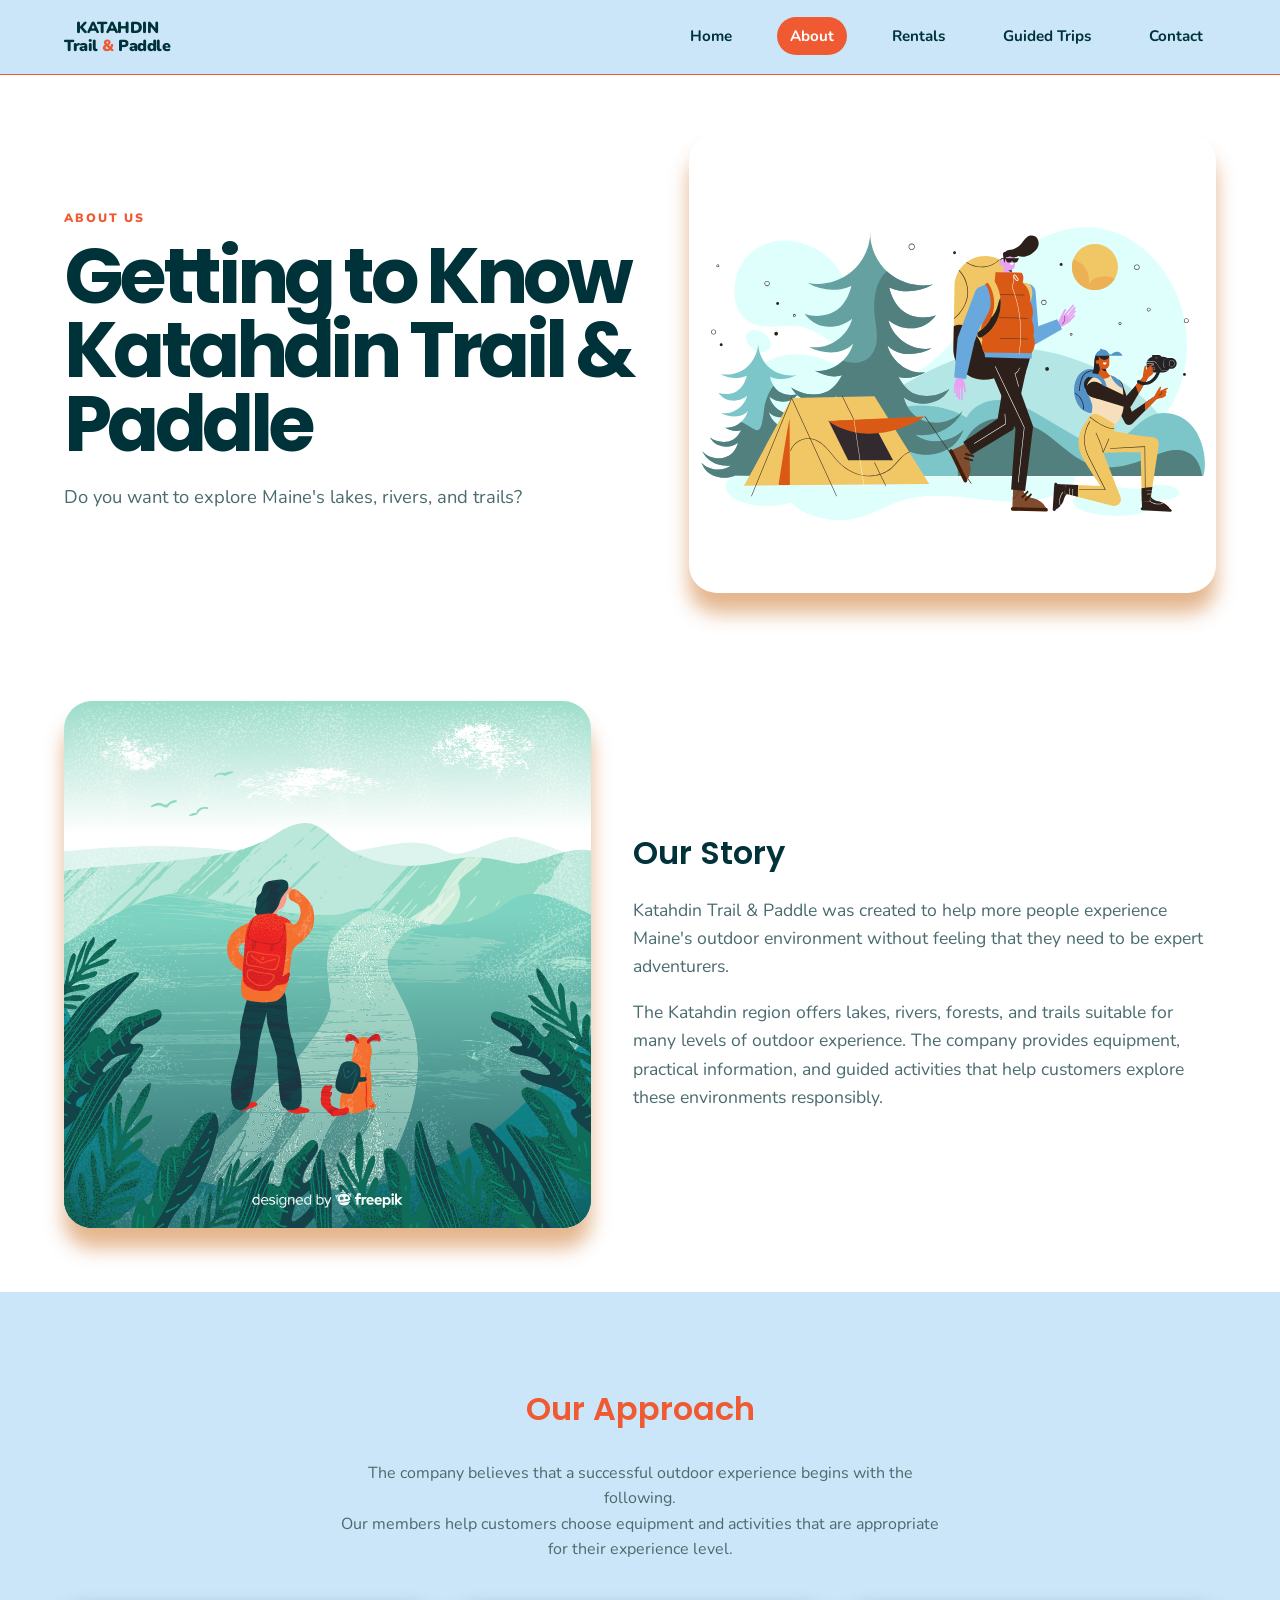
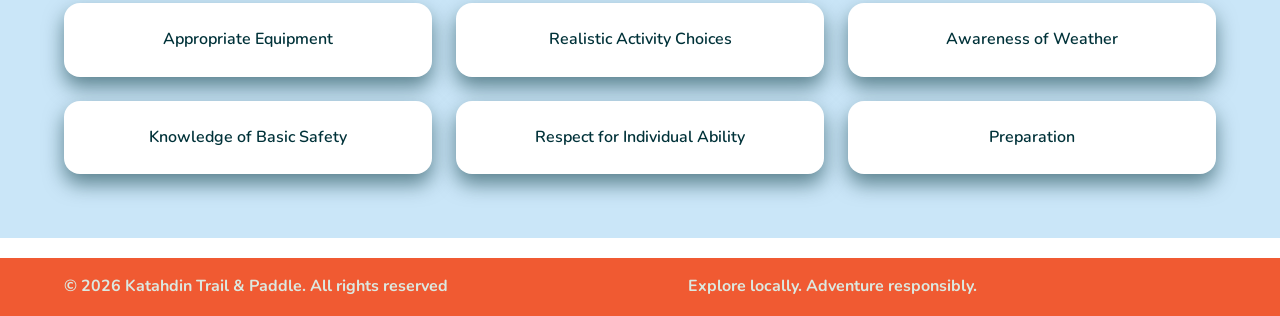
==== about.html @ ca808116 "Debug html structure Correction of duplicated message on html in the about page" ====
<!DOCTYPE html>
<html lang="en">
    <head>
        <meta charset="UTF-8">
        <meta name="viewport" content="width=device-width, initial-scale=1.0">
        <title>Client Website Project</title>
        <link rel="stylesheet" href="css/style.css">
        <link rel="preconnect" href="https://fonts.googleapis.com">
        <link rel="preconnect" href="https://fonts.gstatic.com" crossorigin>
        <link href="https://fonts.googleapis.com/css2?family=Fredoka:wght@300..700&family=Nunito:ital,wght@0,200..1000;1,200..1000&family=Poppins:ital,wght@0,100;0,200;0,300;0,400;0,500;0,600;0,700;0,800;0,900;1,100;1,200;1,300;1,400;1,500;1,600;1,700;1,800;1,900&display=swap" rel="stylesheet">
    </head>
    <body>
        <header class="site-header">
        <div class="container nav-wrap">
            <a class="brand" href="index.html">
                <span class="brandline1">KATAHDIN</span>
                <span class="brandline2">Trail <span class="amp">&amp;</span> Paddle</span>
            </a>
            <nav class="site-nav">
                <ul>
                    <li><a href="index.html">Home</a></li>
                    <li><a href="about.html" class="active">About</a></li>
                    <li><a href="rentalservices.html">Rentals</a></li>
                    <li><a href="guidedtrips.html">Guided Trips</a></li>
                    <li><a href="contact.html">Contact</a></li>
                </ul>
            </nav>
       </div>
        </header>
        </section>
        <section class="hero-about">
            <div class="container hero-about-grid">
                <div>
                    <p class="eyebrow-about">ABOUT US</p>
                    <h1>Getting to Know Katahdin Trail &amp; Paddle</h1>
                    <p class="lead-about">Do you want to explore Maine's lakes, rivers, and trails? </p>
                </div>
                <img class="hero-about-img" src="images/campers-visual.svg" alt="Campers with gear near a tent">
            </div>
        </section>
        <section class="our-story">
            <div class="container story-grid">
                <img class="hero-about-img" src="images/trail-with-dog.svg" alt="View of hiker with her dog">
                <div>
                    <h2>Our Story</h2>
                    <p>
                        Katahdin Trail &amp; Paddle was created to help more people experience Maine's outdoor
                        environment without feeling that they need to be expert adventurers.
                    </p>
                    <p>
                        The Katahdin region offers lakes, rivers, forests, and trails suitable for many levels
                        of outdoor experience. The company provides equipment, practical information, and
                        guided activities that help customers explore these environments responsibly.
                    </p>
                </div>
            </div>
        </section>
        <section class="approach">
            <div class="container">
                <h2 class="approach-title">Our Approach</h2>
                <p class="approach-intro">
                    The company believes that a successful outdoor experience begins with the following.<br>
                    Our members help customers choose equipment and activities that are appropriate for their experience level.
                </p>
                <ul class="approach-grid">
                    <li class="approach-card">Appropriate Equipment</li>
                    <li class="approach-card">Realistic Activity Choices</li>
                    <li class="approach-card">Awareness of Weather</li>
                    <li class="approach-card">Knowledge of Basic Safety</li>
                    <li class="approach-card">Respect for Individual Ability</li>
                    <li class="approach-card">Preparation</li>
                </ul>
            </div>
        </section>
        <footer class="site-footer">
            <div class="container footer-wrap">
                <p> <strong>
                    &copy; 2026 Katahdin Trail & Paddle.
                    All rights reserved
                    <p>Explore locally. Adventure responsibly.</p>
                </p>
            </div>
        </footer>
    </body>
</html>
---- css/style.css ----
:root {
    --primary-color: #00AA6B;
    --secondary-color: #16B9A4;
    --accent-color: #F05A32;
    --bg-color: #ffffff;
    --bg-alt: #CAE6F8;
    --text-color: #003239;
    --font-heading: "Poppins", Arial, Helvetica, sans-serif;
    --font-body: "Nunito", Arial, Helvetica, sans-serif;
    --muted: #4A6B6E;
    --shadow: 0 20px 20px rgba(195, 91, 1, 0.45);
}
* {
    box-sizing: border-box;
}
html { scroll-behavior: smooth; }
body {
    font-family: var(--font-body);
    margin: 0;
    color: var(--text-color);
    background-color: var(--bg-color) ;
    line-height: 1.6;
}
img{ display: block; size: 100px;}
a{
    text-decoration: none;
    color: var(--text-color);
}
h1, h2, h3, h4{ font-family: var(--font-heading);}
h1 { font-size: 2.5rem; font-weight: 700; }
h2 { font-size: 2rem; font-weight: 600; }
h3 { font-size: 1.5rem; font-weight: 600; }
h4 { font-size: 1.25rem; font-weight: 600; }
ul {
    list-style-type: none; 
    padding: 0;
    margin: 0; 
    display: flex;
    flex-direction: row;
}
.site-header{
    background-color: var(--bg-alt);
    position: sticky;
    top: 0;
    z-index: 10;
    border-bottom: 1px solid var(--accent-color);
}
.container{
    width: 90%; 
    max-width: 1200px;
    margin: 0 auto;
}
.nav-wrap{
    min-height: 74px;
    display: flex;
    align-items: center;
    justify-content: space-between;
    gap: 10px;
    
}
.brand { 
    display: flex;
    flex-direction: column;
    align-items: center;
    text-align: center;
    line-height: 1.15;
    font-weight: 900;
    text-decoration: none;
    letter-spacing: -.03em;
    color: var(--text-color);
}
.bradline1{
    font-size: 1.4rem;
}
.bradline2{ font-size: 1rem; font-weight: 200;}
.amp { color: var(--accent-color); }
.site-nav { display: flex; gap: 6px; flex-wrap: wrap; }
.site-nav a { text-decoration: none; padding: 9px 13px; border-radius: 999px; font-weight: 700; font-size: .95rem; }
.site-nav a:hover, .site-nav a.active { background: var(--accent-color); color: white; }
.site-nav ul {
    display: flex;
    align-items: center;
    gap: 2rem;
}

.hero {
    position: relative;
    min-height: 560px;
    display: flex;
    align-items: center;
    background-image: url("../images/paddlers.svg");
    background-size: cover;
    background-position: center;
    padding: 58px 0 44px;
}

.hero::before {
    content: "";
    position: absolute;
    inset: 0;
    background: rgba(0, 50, 57, 0.55);
}

.hero-content {
    position: relative;
    z-index: 1;
    max-width: 640px;
}

.eyebrow {
    font-weight: 900;
    color: var(--secondary-color);
    font-size: .76rem;
}

.hero h1 {
    color: white;
    font-size: clamp(2.6rem, 6vw, 5.4rem);
    line-height: 0.96;
    margin: 12px 0 20px;
}


.hero-actions {
    display: flex;
    gap: 1rem;
    flex-wrap: wrap;
    margin-top: 14px;
}

.button {
    display: inline-block;
    background: var(--accent-color);
    color: white;
    text-decoration: none;
    font-weight: 800;
    padding: 12px 18px;
    border-radius: 12px;
}
.lead { font-size: 1.15rem; color: var(--bg-alt); max-width: 62ch; }
.button:hover { background: var(--bg-alt); color: var(--accent-color); }

.button-secondary {
    background: transparent;
    color: white;
    border: 2px solid white;
}

.button-secondary:hover {
    background: white;
    color: var(--text-color);
}
.hero-about { padding: 58px 0 44px; }
.hero-about-grid { display: grid; grid-template-columns: 1.05fr .95fr; gap: 42px; align-items: center; }
.eyebrow-about { text-transform: uppercase; letter-spacing: .16em; font-weight: 900; color: var(--accent-color); font-size: .76rem; }
.hero-about h1{ font-size: clamp(2.6rem, 6vw, 5.4rem); line-height: .96; margin: 12px 0 20px; letter-spacing: -.06em; }
.lead-about { font-size: 1.15rem; color: var(--muted); max-width: 62ch; }
.hero-about-img { width:100%; min-height: 460px; border-radius: 28px; box-shadow: var(--shadow); }
.our-story {
    padding: 4rem 0;
}

.story-grid {
    display: grid;
    grid-template-columns: .95fr 1.05fr;
    gap: 42px;
    align-items: center;
}

.story-grid h2 {
    margin-bottom: 1rem;
}

.story-grid p {
    color: var(--muted);
    font-size: 1.1rem;
}
.approach{
    background-color: var(--bg-alt);
    padding: 4rem 0; text-align: center;
}
.approach-title{
    color: var(--accent-color);
}
.approach-intro {
    color: var(--muted);
    max-width: 60ch;
    margin: 0 auto 2.5rem;
}
.approach-grid {
    display: grid;
    grid-template-columns: repeat(3, 1fr);
    gap: 1.5rem;
    list-style: none;
    margin: 0;
    padding: 0;
}

.approach-card {
    background: white;
    border-radius: 16px;
    padding: 1.5rem;
    text-align: center;
    box-shadow: 0 10px 20px rgba(0, 50, 57, 0.55);
    font-weight: 600;
    color: var(--text-color);
}

.card-grid { display: grid; grid-template-columns: repeat(3, 1fr); gap: 22px; margin: 20px;}
.card { background: white; border: 1px solid var(--line); border-radius: var(--radius);   text-align: center;}
.card img { height: 205px; width: 100%;}
.card-body { height: 205px;  padding: 20px; background-color: var(--bg-alt); box-shadow: 0 8px 24px rgba(31,48,42,.25);}
.card h3 { margin: 0 0 8px; }
.card p { margin: 0; color: var(--muted); }
.card-body ul {
    list-style: none;
    margin: 1rem 0 0;
    padding: 1rem 0 0;
    border-top: 1px solid var(--bg-alt);
    display: flex;
    flex-direction: column;
}

.card-body li {
    display: flex;
    justify-content: space-between;
    font-size: 0.95rem;
    margin-bottom: 0.4rem;
    color: var(--text-color);
    font-weight: 700;
}

.trip-meta {
    list-style: none;
    margin: 1rem 0;
    padding: 1rem 0;
    border-top: 1px solid var(--bg-alt);
    border-bottom: 1px solid var(--bg-alt);
    align-items: center;
    justify-self: center;
}

.price-list li,
.trip-meta li {
    display: flex;
    justify-content: space-between;
    font-size: 0.95rem;
    margin-bottom: 0.4rem;
    margin: 1.25rem;
}
.trip-meta ul{
    display: flex;
    flex-direction: column;
}



.trip-card p {
    color: var(--muted);
    font-size: 0.95rem;
    margin: 20px;
}
.card-grid-2 {
    grid-template-columns: repeat(2, 1fr);
}

.join-grid { display: grid; grid-template-columns: .85fr 1.15fr; gap: 34px; align-items: start; }
.info-panel, .form-panel { background: white; border-radius: 22px; padding: 28px; border: 1px solid var(--line); box-shadow: var(--shadow); }
.info-panel img { height: 220px; border-radius: 14px; margin-bottom: 20px; }
.checks { padding-left: 20px; }
.checks li { margin-bottom: 8px; }
.form-row { display: grid; grid-template-columns: 1fr 1fr; gap: 16px; }
label { display: block; font-weight: 800; margin-bottom: 6px; }
input, select, textarea { width: 100%; padding: 12px 13px; border: 1px solid #cbd6cf; border-radius: 10px; font: inherit; background: #fff; }
textarea { min-height: 120px; resize: vertical; }
.field { margin-bottom: 16px; }
button { border: 0; cursor: pointer; }

.site-footer { background: var(--accent-color); color: #dce8e0; padding: 16px 0; margin-top: 20px;}
.footer-wrap { display: flex; justify-content: space-between; gap: 10px; flex-wrap: wrap; }
.site-footer p { margin: 0; }
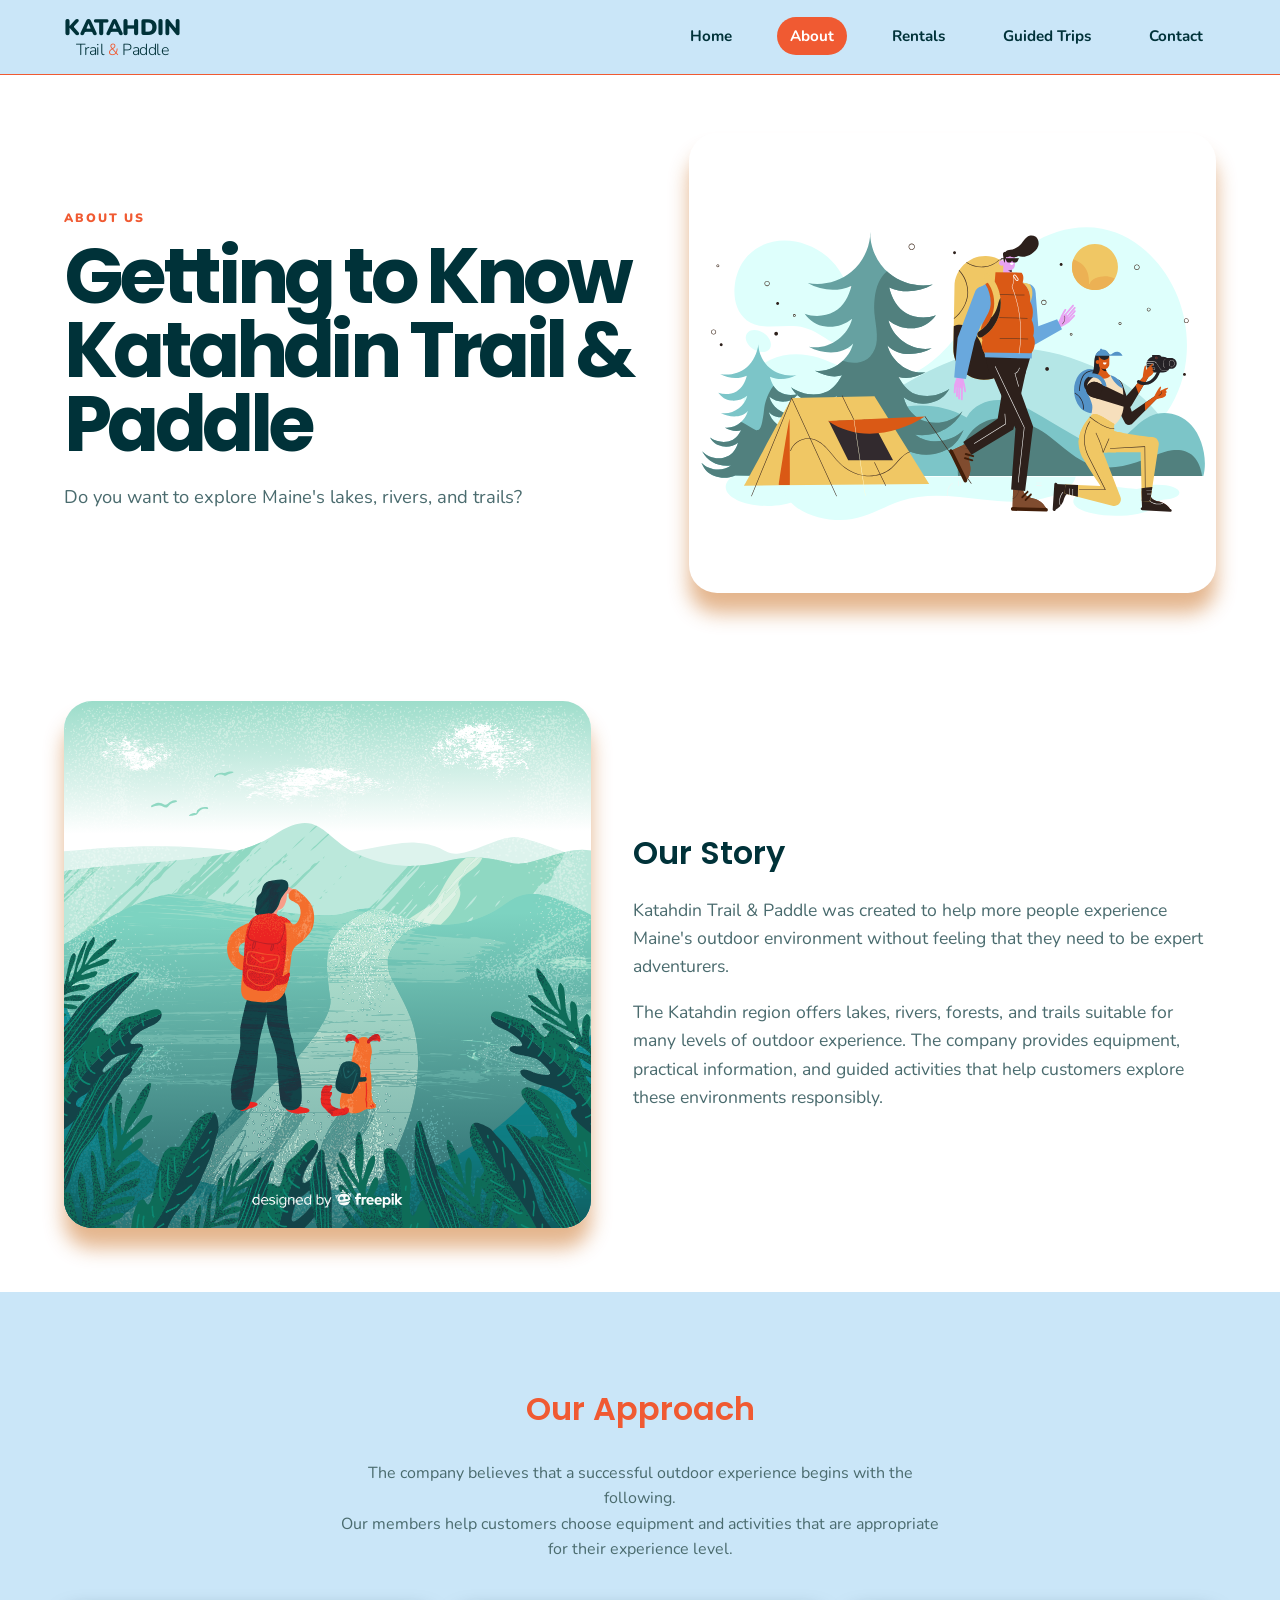
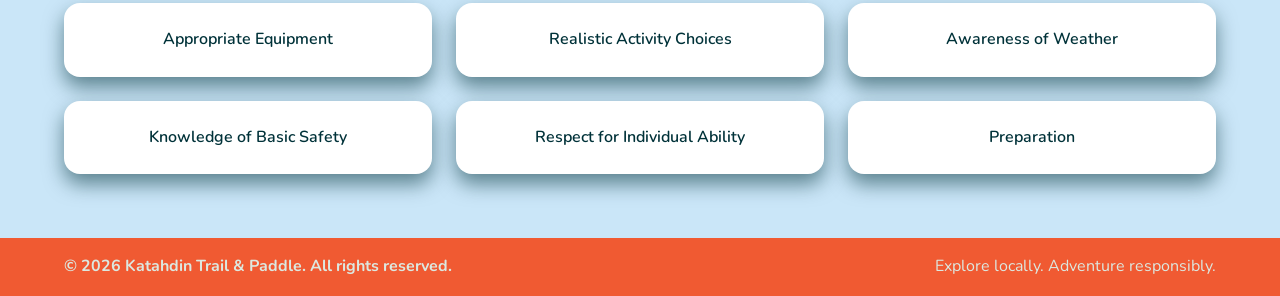
==== commit ab88d0f1: "Tablet dimensions fixed I fixed the way the website looks like on a device less than 900px and 820px" ====
--- a/about.html
+++ b/about.html
@@ -27,58 +27,57 @@
             </nav>
        </div>
         </header>
-        </section>
-        <section class="hero-about">
-            <div class="container hero-about-grid">
-                <div>
-                    <p class="eyebrow-about">ABOUT US</p>
-                    <h1>Getting to Know Katahdin Trail &amp; Paddle</h1>
-                    <p class="lead-about">Do you want to explore Maine's lakes, rivers, and trails? </p>
+        <main>
+            <section class="hero-about">
+                <div class="container hero-about-grid">
+                    <div>
+                        <p class="eyebrow-about">ABOUT US</p>
+                        <h1>Getting to Know Katahdin Trail &amp; Paddle</h1>
+                        <p class="lead-about">Do you want to explore Maine's lakes, rivers, and trails? </p>
+                    </div>
+                    <img class="hero-about-img" src="images/campers-visual.svg" alt="Campers with gear near a tent">
                 </div>
-                <img class="hero-about-img" src="images/campers-visual.svg" alt="Campers with gear near a tent">
-            </div>
-        </section>
-        <section class="our-story">
-            <div class="container story-grid">
-                <img class="hero-about-img" src="images/trail-with-dog.svg" alt="View of hiker with her dog">
-                <div>
-                    <h2>Our Story</h2>
-                    <p>
-                        Katahdin Trail &amp; Paddle was created to help more people experience Maine's outdoor
-                        environment without feeling that they need to be expert adventurers.
+            </section>
+            <section class="our-story">
+                <div class="container story-grid">
+                    <img class="hero-about-img" src="images/trail-with-dog.svg" alt="View of hiker with her dog">
+                    <div>
+                        <h2>Our Story</h2>
+                        <p>
+                            Katahdin Trail &amp; Paddle was created to help more people experience Maine's outdoor
+                            environment without feeling that they need to be expert adventurers.
+                        </p>
+                        <p>
+                            The Katahdin region offers lakes, rivers, forests, and trails suitable for many levels
+                            of outdoor experience. The company provides equipment, practical information, and
+                            guided activities that help customers explore these environments responsibly.
+                        </p>
+                    </div>
+                </div>
+            </section>
+            <section class="approach">
+                <div class="container">
+                    <h2 class="approach-title">Our Approach</h2>
+                    <p class="approach-intro">
+                        The company believes that a successful outdoor experience begins with the following.<br>
+                        Our members help customers choose equipment and activities that are appropriate for their experience level.
                     </p>
-                    <p>
-                        The Katahdin region offers lakes, rivers, forests, and trails suitable for many levels
-                        of outdoor experience. The company provides equipment, practical information, and
-                        guided activities that help customers explore these environments responsibly.
-                    </p>
+                    <ul class="approach-grid">
+                        <li class="approach-card">Appropriate Equipment</li>
+                        <li class="approach-card">Realistic Activity Choices</li>
+                        <li class="approach-card">Awareness of Weather</li>
+                        <li class="approach-card">Knowledge of Basic Safety</li>
+                        <li class="approach-card">Respect for Individual Ability</li>
+                        <li class="approach-card">Preparation</li>
+                    </ul>
                 </div>
-            </div>
-        </section>
-        <section class="approach">
-            <div class="container">
-                <h2 class="approach-title">Our Approach</h2>
-                <p class="approach-intro">
-                    The company believes that a successful outdoor experience begins with the following.<br>
-                    Our members help customers choose equipment and activities that are appropriate for their experience level.
-                </p>
-                <ul class="approach-grid">
-                    <li class="approach-card">Appropriate Equipment</li>
-                    <li class="approach-card">Realistic Activity Choices</li>
-                    <li class="approach-card">Awareness of Weather</li>
-                    <li class="approach-card">Knowledge of Basic Safety</li>
-                    <li class="approach-card">Respect for Individual Ability</li>
-                    <li class="approach-card">Preparation</li>
-                </ul>
-            </div>
-        </section>
+            </section>
+        </main>
         <footer class="site-footer">
             <div class="container footer-wrap">
-                <p> <strong>
-                    &copy; 2026 Katahdin Trail & Paddle.
-                    All rights reserved
-                    <p>Explore locally. Adventure responsibly.</p>
-                </p>
+                <p><strong>&copy; 2026 Katahdin Trail &amp; Paddle. All rights reserved.</strong></p>
+                <p>Explore locally. Adventure responsibly.</p>
+                
             </div>
         </footer>
     </body>
--- a/css/style.css
+++ b/css/style.css
@@ -9,6 +9,8 @@
     --font-body: "Nunito", Arial, Helvetica, sans-serif;
     --muted: #4A6B6E;
     --shadow: 0 20px 20px rgba(195, 91, 1, 0.45);
+    --line: #cbd6cf;
+    --radius: 16px;
 }
 * {
     box-sizing: border-box;
@@ -18,10 +20,10 @@
     font-family: var(--font-body);
     margin: 0;
     color: var(--text-color);
-    background-color: var(--bg-color) ;
+    background-color: var(--bg-color);
     line-height: 1.6;
 }
-img{ display: block; size: 100px;}
+img{ display: block; max-width: 100%; height: auto; }
 a{
     text-decoration: none;
     color: var(--text-color);
@@ -69,17 +71,17 @@
     letter-spacing: -.03em;
     color: var(--text-color);
 }
-.bradline1{
+.brandline1{
     font-size: 1.4rem;
 }
-.bradline2{ font-size: 1rem; font-weight: 200;}
+.brandline2{ font-size: 1rem; font-weight: 300;}
 .amp { color: var(--accent-color); }
 .site-nav { display: flex; gap: 6px; flex-wrap: wrap; }
-.site-nav a { text-decoration: none; padding: 9px 13px; border-radius: 999px; font-weight: 700; font-size: .95rem; }
+.site-nav a { text-decoration: none; padding: 9px 13px; border-radius: 999px; font-weight: 700; font-size: .95rem; white-space: nowrap; }
 .site-nav a:hover, .site-nav a.active { background: var(--accent-color); color: white; }
 .site-nav ul {
     display: flex;
-    align-items: center;
+    flex-wrap: wrap;
     gap: 2rem;
 }
 
@@ -231,13 +233,13 @@
 }
 
 .trip-meta {
-    list-style: none;
+    flex-wrap: wrap;
+    justify-content: center;
+    gap: .5rem 1.25rem;
     margin: 1rem 0;
     padding: 1rem 0;
     border-top: 1px solid var(--bg-alt);
     border-bottom: 1px solid var(--bg-alt);
-    align-items: center;
-    justify-self: center;
 }
 
 .price-list li,
@@ -253,7 +255,23 @@
     flex-direction: column;
 }
 
-
+.rentals-section { padding: 2rem 0 4rem; }
+
+.notice {
+    margin: 0 0 1.5rem;
+    padding: 1rem 1.25rem;
+    background: var(--bg-alt);
+    border-left: 6px solid var(--accent-color);
+    border-radius: 12px;
+}
+
+.cta-banner {
+    margin-top: 2rem;
+    padding: 2rem;
+    background: var(--bg-alt);
+    border-radius: 22px;
+    text-align: center;
+}
 
 .trip-card p {
     color: var(--muted);
@@ -264,22 +282,58 @@
     grid-template-columns: repeat(2, 1fr);
 }
 
-.join-grid { display: grid; grid-template-columns: .85fr 1.15fr; gap: 34px; align-items: start; }
-.info-panel, .form-panel { background: white; border-radius: 22px; padding: 28px; border: 1px solid var(--line); box-shadow: var(--shadow); }
-.info-panel img { height: 220px; border-radius: 14px; margin-bottom: 20px; }
-.checks { padding-left: 20px; }
-.checks li { margin-bottom: 8px; }
+.contact-page .join-grid { max-width: 700px; margin: 30px auto; }
+.info-panel, .form-panel { background: white; border-radius: 22px; padding: 28px; border: 1px solid var(--line); box-shadow: 0 20px 20px rgba(0, 50, 56, 0.45); }
 .form-row { display: grid; grid-template-columns: 1fr 1fr; gap: 16px; }
 label { display: block; font-weight: 800; margin-bottom: 6px; }
-input, select, textarea { width: 100%; padding: 12px 13px; border: 1px solid #cbd6cf; border-radius: 10px; font: inherit; background: #fff; }
+input, select, textarea { width: 100%; padding: 12px 13px; border: 1px solid var(--line); border-radius: 10px; font: inherit; background: #fff; }
 textarea { min-height: 120px; resize: vertical; }
 .field { margin-bottom: 16px; }
 button { border: 0; cursor: pointer; }
-
-.site-footer { background: var(--accent-color); color: #dce8e0; padding: 16px 0; margin-top: 20px;}
+.contact{background-color: var(--bg-alt); border: var(--accent-color) solid 2px; border-radius: 50px; margin: 30px auto; max-width: 60%; padding: 30px;}
+.contact-page{ text-align: center;}
+.contact h2{ color: var(--accent-color);}
+.contact-content{display: grid; grid-template-columns: 1fr 1fr; gap: 10px;}
+.contact-page .form-panel { text-align: left; }
+
+.site-footer { background: var(--accent-color); color: #dce8e0; padding: 16px 0; margin-top: 0;}
 .footer-wrap { display: flex; justify-content: space-between; gap: 10px; flex-wrap: wrap; }
 .site-footer p { margin: 0; }
 
 
-
-
+@media (max-width: 900px) {
+    .hero-about-grid, .story-grid, .contact-content { grid-template-columns: 1fr; gap: 2rem; }
+    .approach-grid, .card-grid { grid-template-columns: repeat(2, 1fr); }
+    .container.story-grid{ display: flex; flex-direction: column-reverse;}
+    .hero-about-img {  min-height: 320px; }
+    .contact { max-width: 90%; }
+}
+@media (max-width: 820px) {
+    .nav-wrap { flex-direction: column; padding: 10px 0; gap: 6px; }
+    .site-nav.ul.li{margin: 5px 7px; padding: 3px;}
+    .site-nav.ul.li a:active{margin: 3px 5px; padding: 3px;}
+    .site-nav ul { margin-top: 10px; justify-content: center; gap: .25rem .5rem; }
+}
+@media (max-width: 600px) {
+    h1 { font-size: 2rem; }
+    h2 { font-size: 1.5rem; }
+    h3 { font-size: 1.25rem; }
+    .hero h1, .hero-about h1 { font-size: clamp(2rem, 9vw, 2.6rem); }
+    .hero { min-height: 480px; padding: 40px 0 32px; }
+    .hero-about { padding: 32px 0 24px; }
+    .our-story,
+    .approach { padding: 2.5rem 0; }
+    .hero-about-img { min-height: 240px; }
+    .hero-actions { flex-direction: column; gap: .75rem; }
+    .button { padding: 14px 18px; text-align: center; }
+    .approach-grid, .card-grid, .card-grid-2 { grid-template-columns: 1fr; }
+    .card-body { height: auto; min-height: 205px; }
+    .card img { height: 180px; object-fit: cover; }
+    .contact { max-width: 100%; margin: 20px 0; padding: 22px; border-radius: 28px; }
+    .info-panel, .form-panel { padding: 20px; }
+    .form-row { grid-template-columns: 1fr; gap: 0; }
+    .footer-wrap { flex-direction: column;  align-items: center; text-align: center; }
+}
+
+
+
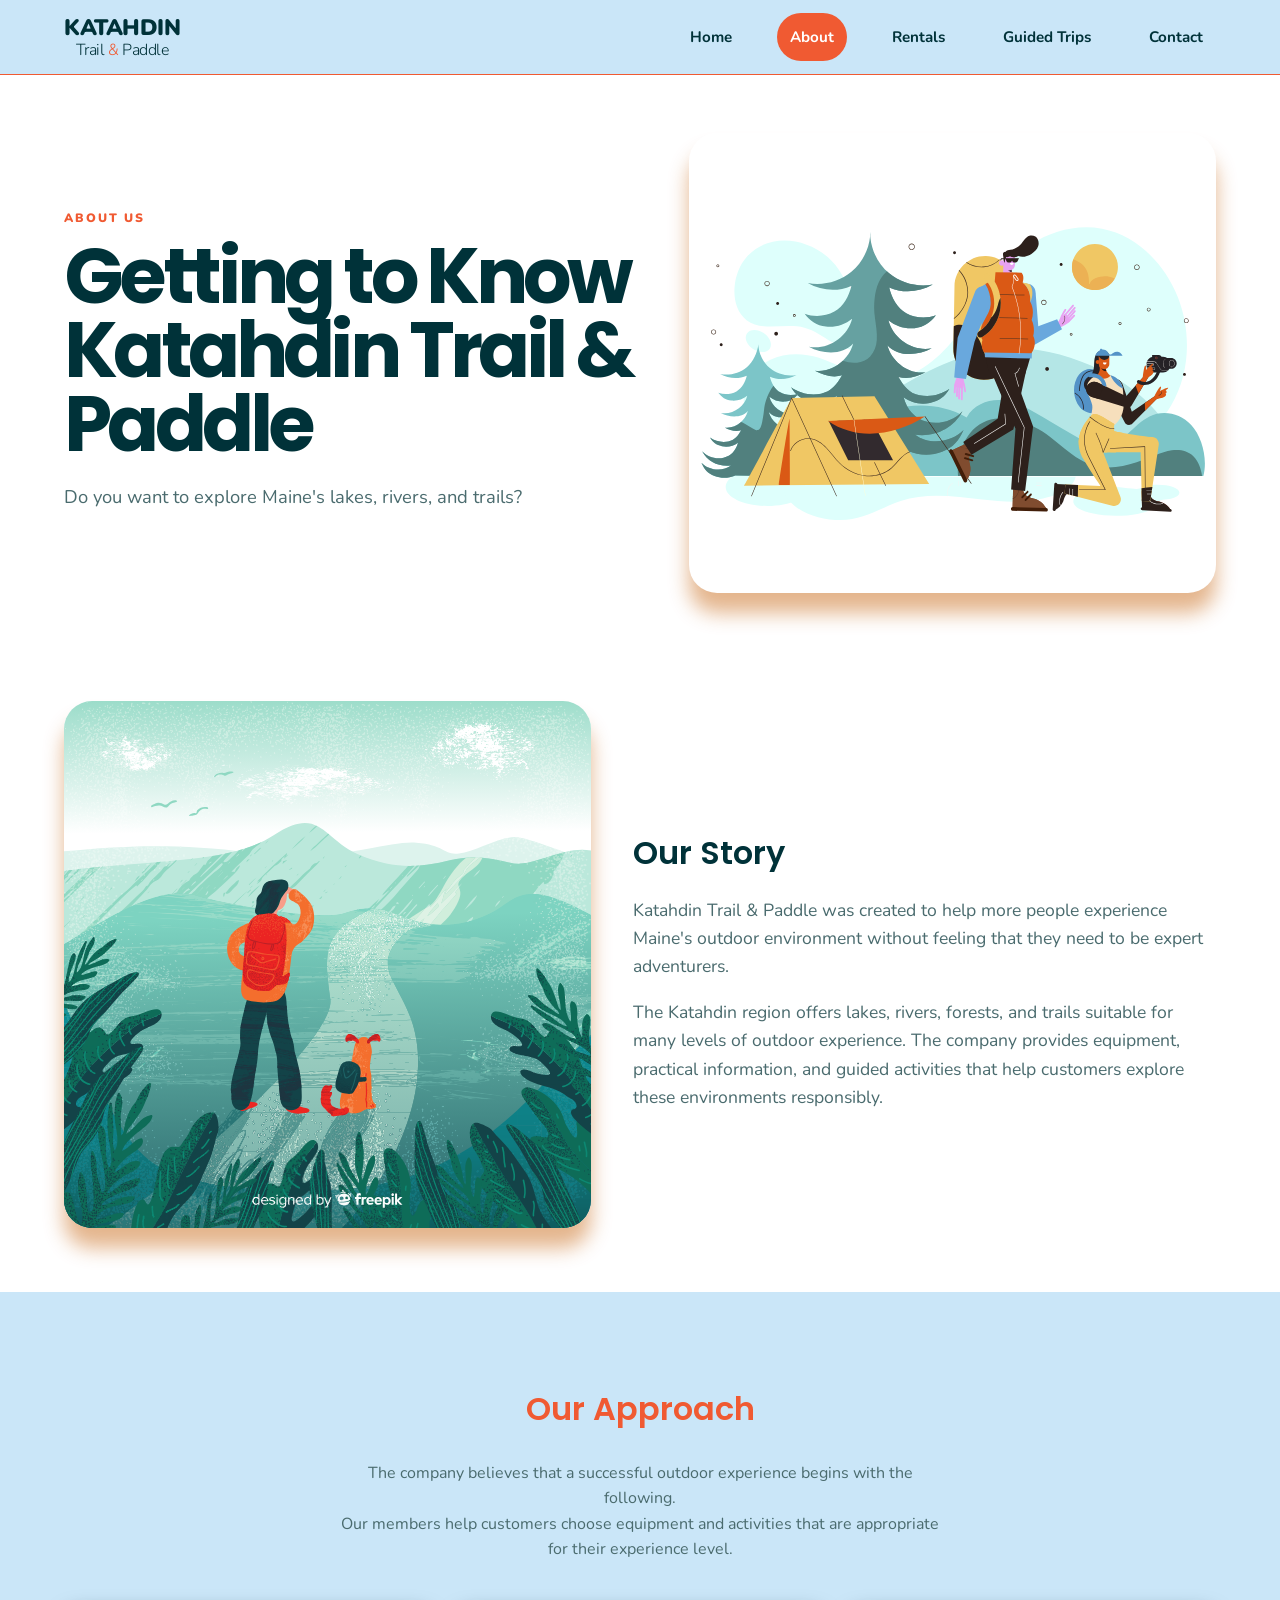
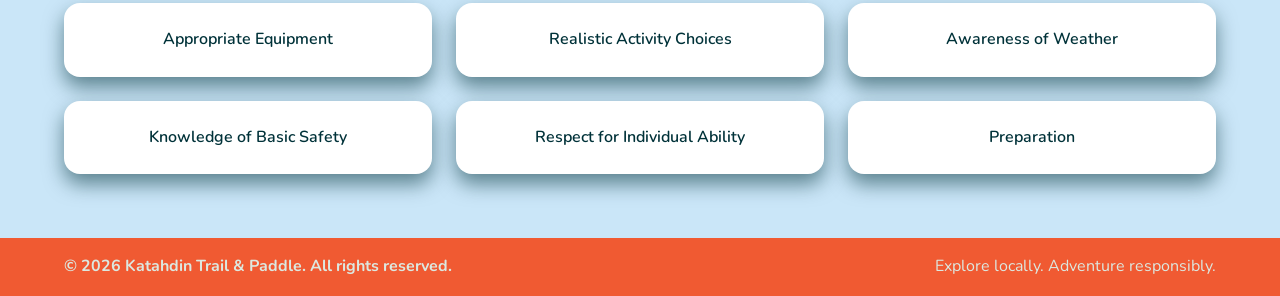
==== commit a251ba46: "Responsive menu button I added the functionality of the menu that shows up for devices under 600px o" ====
--- a/about.html
+++ b/about.html
@@ -3,11 +3,12 @@
     <head>
         <meta charset="UTF-8">
         <meta name="viewport" content="width=device-width, initial-scale=1.0">
-        <title>Client Website Project</title>
+        <title>About | Katahdin Trail & Paddle</title>
         <link rel="stylesheet" href="css/style.css">
         <link rel="preconnect" href="https://fonts.googleapis.com">
         <link rel="preconnect" href="https://fonts.gstatic.com" crossorigin>
-        <link href="https://fonts.googleapis.com/css2?family=Fredoka:wght@300..700&family=Nunito:ital,wght@0,200..1000;1,200..1000&family=Poppins:ital,wght@0,100;0,200;0,300;0,400;0,500;0,600;0,700;0,800;0,900;1,100;1,200;1,300;1,400;1,500;1,600;1,700;1,800;1,900&display=swap" rel="stylesheet">
+        <link href="https://fonts.googleapis.com/css2?family=Fredoka:wght@300..700&family=Nunito:ital,wght@0,200..1000;1,200..1000&family=Poppins:ital,wght@0,100;0,200;0,300;0,400;0,500;0,600;0,700;0,800;0,900;1,100;1,200;1,300;1,400;1,500;1,600;1,700;1,800;1,900&display=swap"  rel="stylesheet">
+        <script src="js/script.js" defer></script>
     </head>
     <body>
         <header class="site-header">
@@ -16,7 +17,10 @@
                 <span class="brandline1">KATAHDIN</span>
                 <span class="brandline2">Trail <span class="amp">&amp;</span> Paddle</span>
             </a>
-            <nav class="site-nav">
+                <button class="menu-toggle" type="button"
+            aria-expanded="false"
+            aria-controls="main-navigation">Menu</button>
+            <nav class="site-nav" id="main-navigation">
                 <ul>
                     <li><a href="index.html">Home</a></li>
                     <li><a href="about.html" class="active">About</a></li>
--- a/css/style.css
+++ b/css/style.css
@@ -12,77 +12,57 @@
     --line: #cbd6cf;
     --radius: 16px;
 }
-* {
-    box-sizing: border-box;
-}
+* { box-sizing: border-box; }
 html { scroll-behavior: smooth; }
-body {
-    font-family: var(--font-body);
-    margin: 0;
-    color: var(--text-color);
-    background-color: var(--bg-color);
-    line-height: 1.6;
-}
+body { font-family: var(--font-body); margin: 0; color: var(--text-color);
+     background-color: var(--bg-color); line-height: 1.6; }
 img{ display: block; max-width: 100%; height: auto; }
-a{
-    text-decoration: none;
-    color: var(--text-color);
-}
+a{ text-decoration: none; color: var(--text-color);}
 h1, h2, h3, h4{ font-family: var(--font-heading);}
 h1 { font-size: 2.5rem; font-weight: 700; }
 h2 { font-size: 2rem; font-weight: 600; }
 h3 { font-size: 1.5rem; font-weight: 600; }
 h4 { font-size: 1.25rem; font-weight: 600; }
-ul {
-    list-style-type: none; 
-    padding: 0;
-    margin: 0; 
-    display: flex;
-    flex-direction: row;
-}
-.site-header{
-    background-color: var(--bg-alt);
-    position: sticky;
-    top: 0;
-    z-index: 10;
-    border-bottom: 1px solid var(--accent-color);
-}
-.container{
-    width: 90%; 
-    max-width: 1200px;
-    margin: 0 auto;
-}
-.nav-wrap{
-    min-height: 74px;
-    display: flex;
-    align-items: center;
-    justify-content: space-between;
-    gap: 10px;
-    
-}
-.brand { 
-    display: flex;
-    flex-direction: column;
-    align-items: center;
-    text-align: center;
-    line-height: 1.15;
-    font-weight: 900;
-    text-decoration: none;
-    letter-spacing: -.03em;
-    color: var(--text-color);
-}
-.brandline1{
-    font-size: 1.4rem;
-}
+ul { list-style-type: none; padding: 0; margin: 0; display: flex; flex-direction: row;}
+
+
+.site-header{ background-color: var(--bg-alt); position: sticky;top: 0;z-index: 10;
+    border-bottom: 1px solid var(--accent-color);}
+.container{ width: 90%;  max-width: 1200px; margin: 0 auto;}
+
+
+.nav-wrap{ min-height: 74px; display: flex; align-items: center; 
+    justify-content: space-between; gap: 10px; }
+.brand {  display: flex; flex-direction: column; align-items: center; text-align: center;
+    line-height: 1.15; font-weight: 900; text-decoration: none; letter-spacing: -.03em;
+    color: var(--text-color);}
+.brandline1{ font-size: 1.4rem; }
 .brandline2{ font-size: 1rem; font-weight: 300;}
 .amp { color: var(--accent-color); }
-.site-nav { display: flex; gap: 6px; flex-wrap: wrap; }
-.site-nav a { text-decoration: none; padding: 9px 13px; border-radius: 999px; font-weight: 700; font-size: .95rem; white-space: nowrap; }
+
+
+.site-nav a { display: block; padding: 12px 13px; border-radius: 999px; font-weight: 700; font-size: .95rem; white-space: nowrap; }
+.site-nav ul { display: flex; flex-wrap: wrap; align-items: center; gap: 1rem; }
 .site-nav a:hover, .site-nav a.active { background: var(--accent-color); color: white; }
-.site-nav ul {
-    display: flex;
-    flex-wrap: wrap;
-    gap: 2rem;
+.site-nav ul { display: flex; flex-wrap: wrap; gap: 2rem;}
+.menu-toggle {
+    display: none;
+    padding: 12px 20px;
+    border-radius: 12px;
+    background: var(--text-color);
+    color: white;
+    font: inherit;
+    font-weight: 800;
+}
+.section-heading { text-align: center; margin: 2rem 0 1rem; }
+
+a:focus-visible,
+button:focus-visible,
+input:focus-visible,
+select:focus-visible,
+textarea:focus-visible {
+    outline: 3px solid var(--text-color);
+    outline-offset: 3px;
 }
 
 .hero {
@@ -295,6 +275,17 @@
 .contact h2{ color: var(--accent-color);}
 .contact-content{display: grid; grid-template-columns: 1fr 1fr; gap: 10px;}
 .contact-page .form-panel { text-align: left; }
+.error-message { margin: 6px 0 0; color: #B00020; font-size: .9rem; font-weight: 700;}
+
+.error-message:empty,
+.form-success:empty { display: none; }
+
+input.invalid,
+select.invalid,
+textarea.invalid { border: 2px solid #B00020; }
+
+.form-success {  margin: 16px 0 0; padding: 12px 16px; border-left: 6px solid var(--primary-color);
+    border-radius: 10px; background: var(--bg-alt); font-weight: 700;}
 
 .site-footer { background: var(--accent-color); color: #dce8e0; padding: 16px 0; margin-top: 0;}
 .footer-wrap { display: flex; justify-content: space-between; gap: 10px; flex-wrap: wrap; }
@@ -306,34 +297,48 @@
     .approach-grid, .card-grid { grid-template-columns: repeat(2, 1fr); }
     .container.story-grid{ display: flex; flex-direction: column-reverse;}
     .hero-about-img {  min-height: 320px; }
-    .contact { max-width: 90%; }
+    .contact { max-width: 80%; }
+    .card-grid{grid-template-columns: repeat(1, 1fr); width: 90%; margin: 20px auto;}
 }
 @media (max-width: 820px) {
     .nav-wrap { flex-direction: column; padding: 10px 0; gap: 6px; }
-    .site-nav.ul.li{margin: 5px 7px; padding: 3px;}
-    .site-nav.ul.li a:active{margin: 3px 5px; padding: 3px;}
-    .site-nav ul { margin-top: 10px; justify-content: center; gap: .25rem .5rem; }
-}
+    .site-nav ul { margin-top: 10px; justify-content: center; gap: .25rem .5rem; grid-template-columns: 1 2fr;}
+}
+
 @media (max-width: 600px) {
     h1 { font-size: 2rem; }
     h2 { font-size: 1.5rem; }
     h3 { font-size: 1.25rem; }
+    .nav-wrap { flex-direction: row; flex-wrap: wrap; justify-content: space-between; }
+    .menu-toggle { display: inline-block; }
+    .site-nav { display: none; width: 100%; }
+    .site-nav.open { display: flex; }
+    .site-nav ul {
+        flex-direction: column;
+        align-items: stretch;
+        gap: .5rem;
+        width: 100%;
+        margin-top: 0;
+        padding-bottom: 10px;
+    }
+    .site-nav a { text-align: center; }
+    .nav-wrap { flex-direction: row; flex-wrap: wrap; justify-content: space-between; }
     .hero h1, .hero-about h1 { font-size: clamp(2rem, 9vw, 2.6rem); }
     .hero { min-height: 480px; padding: 40px 0 32px; }
     .hero-about { padding: 32px 0 24px; }
-    .our-story,
-    .approach { padding: 2.5rem 0; }
+    .our-story, .approach { padding: 2.5rem 0; }
     .hero-about-img { min-height: 240px; }
     .hero-actions { flex-direction: column; gap: .75rem; }
     .button { padding: 14px 18px; text-align: center; }
+    .contact-content { width: 80%; margin: 10px auto;}
     .approach-grid, .card-grid, .card-grid-2 { grid-template-columns: 1fr; }
     .card-body { height: auto; min-height: 205px; }
     .card img { height: 180px; object-fit: cover; }
     .contact { max-width: 100%; margin: 20px 0; padding: 22px; border-radius: 28px; }
     .info-panel, .form-panel { padding: 20px; }
     .form-row { grid-template-columns: 1fr; gap: 0; }
-    .footer-wrap { flex-direction: column;  align-items: center; text-align: center; }
-}
-
-
-
+    .footer-wrap { flex-direction: column; align-items: center; text-align: center; }
+}
+
+
+
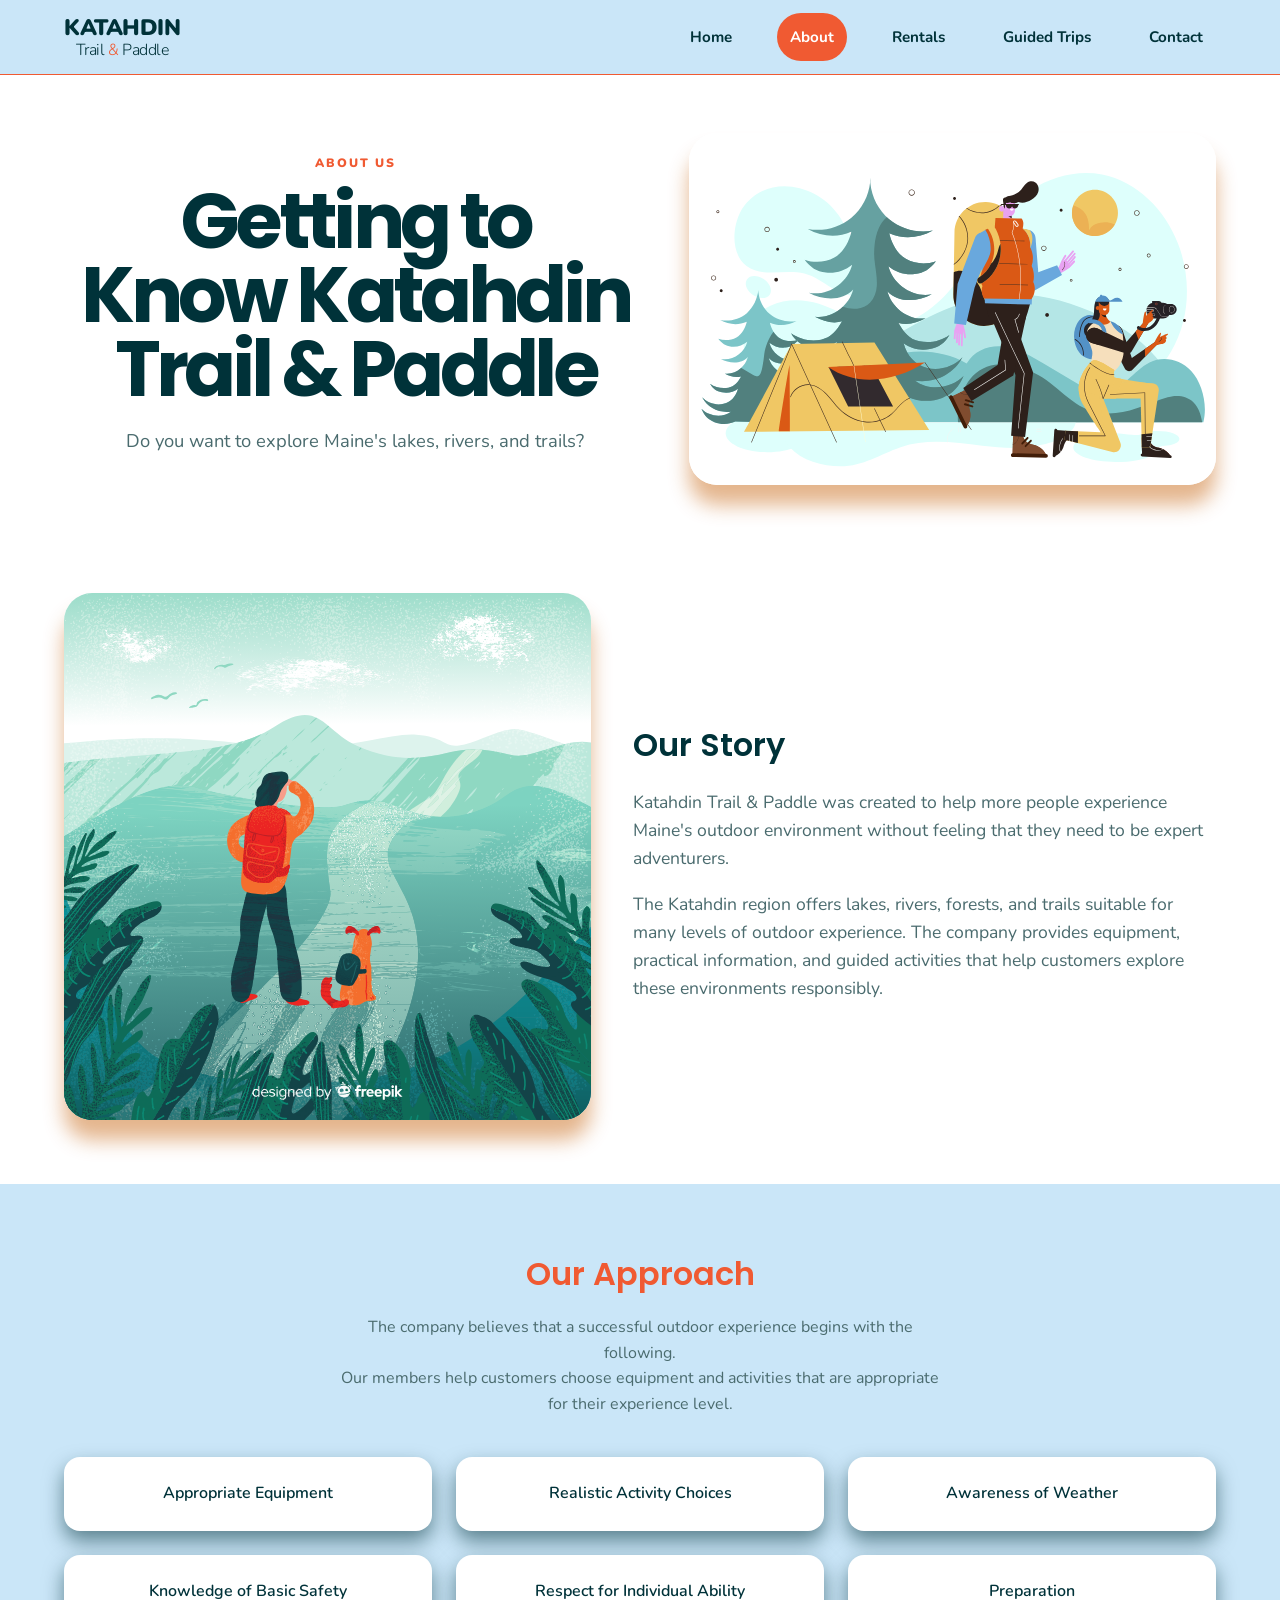
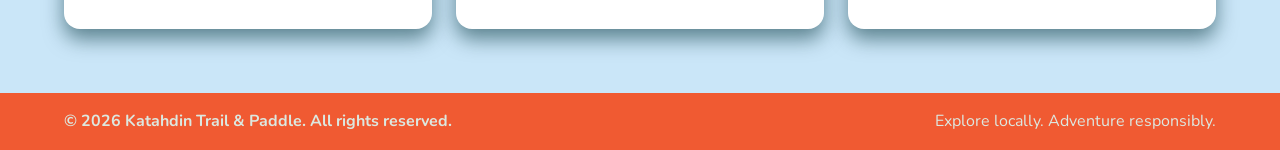
==== commit b5e89d73: "reduce long line I reduced the line of fonts to make it smaller and easier to read" ====
--- a/about.html
+++ b/about.html
@@ -7,7 +7,8 @@
         <link rel="stylesheet" href="css/style.css">
         <link rel="preconnect" href="https://fonts.googleapis.com">
         <link rel="preconnect" href="https://fonts.gstatic.com" crossorigin>
-        <link href="https://fonts.googleapis.com/css2?family=Fredoka:wght@300..700&family=Nunito:ital,wght@0,200..1000;1,200..1000&family=Poppins:ital,wght@0,100;0,200;0,300;0,400;0,500;0,600;0,700;0,800;0,900;1,100;1,200;1,300;1,400;1,500;1,600;1,700;1,800;1,900&display=swap"  rel="stylesheet">
+        <link rel="preload" as="image" href="images/paddlers.svg">
+        <link href="https://fonts.googleapis.com/css2?family=Nunito:wght@300;400;600;700;800;900&family=Poppins:wght@600;700&display=swap" rel="stylesheet">
         <script src="js/script.js" defer></script>
     </head>
     <body>
@@ -17,9 +18,10 @@
                 <span class="brandline1">KATAHDIN</span>
                 <span class="brandline2">Trail <span class="amp">&amp;</span> Paddle</span>
             </a>
-                <button class="menu-toggle" type="button"
-            aria-expanded="false"
-            aria-controls="main-navigation">Menu</button>
+                <button class="menu-toggle" type="button" aria-expanded="false" aria-controls="main-navigation" hidden>
+                    <span class="menu-label">Menu</span>
+                    <span class="menu-icon" aria-hidden="true"><span></span><span></span></span>
+                </button>
             <nav class="site-nav" id="main-navigation">
                 <ul>
                     <li><a href="index.html">Home</a></li>
--- a/css/style.css
+++ b/css/style.css
@@ -14,11 +14,13 @@
 }
 * { box-sizing: border-box; }
 html { scroll-behavior: smooth; }
-body { font-family: var(--font-body); margin: 0; color: var(--text-color);
-     background-color: var(--bg-color); line-height: 1.6; }
-img{ display: block; max-width: 100%; height: auto; }
+body { font-family: var(--font-body); margin: 0; color: var(--text-color); margin: 0; display: flex;
+     background-color: var(--bg-color); line-height: 1.6;  flex-direction: column; min-height: 100vh;}
+main{flex: 1; height: auto;}
+img{ display: block; max-width: 100%; height: auto; width: 100%;}
 a{ text-decoration: none; color: var(--text-color);}
 h1, h2, h3, h4{ font-family: var(--font-heading);}
+h1, h2 { text-wrap: balance; }
 h1 { font-size: 2.5rem; font-weight: 700; }
 h2 { font-size: 2rem; font-weight: 600; }
 h3 { font-size: 1.5rem; font-weight: 600; }
@@ -54,6 +56,17 @@
     font: inherit;
     font-weight: 800;
 }
+.menu-icon { position: relative; display: block; width: 24px; height: 18px; }
+.menu-icon > span { position: absolute; left: 0; width: 24px; height: 2px; background: currentColor; transition: transform .2s, top .2s; }
+.menu-icon > span:first-child { top: 5px; }
+.menu-icon > span:last-child { top: 13px; }
+.menu-toggle[aria-expanded="true"] .menu-icon > span:first-child { top: 9px; transform: rotate(45deg); }
+.menu-toggle[aria-expanded="true"] .menu-icon > span:last-child { top: 9px; transform: rotate(-45deg); }
+
+@media (prefers-reduced-motion: reduce) {
+    html { scroll-behavior: auto; }
+    .menu-icon > span { transition: none; }
+}
 .section-heading { text-align: center; margin: 2rem 0 1rem; }
 
 a:focus-visible,
@@ -90,16 +103,51 @@
 }
 
 .eyebrow {
-    font-weight: 900;
-    color: var(--secondary-color);
-    font-size: .76rem;
-}
-
+    display: inline-block;
+    margin: 0 0 4px;
+    padding: 6px 14px;
+    background: rgba(0, 50, 57, 0.8);
+    color: #fff;
+    font-weight: 800;
+    font-size: .85rem;
+    letter-spacing: .14em;
+    text-transform: uppercase;
+    border-radius: 999px;
+}
 .hero h1 {
     color: white;
     font-size: clamp(2.6rem, 6vw, 5.4rem);
     line-height: 0.96;
+}
+.hero-about h2, .hero-action h2 {
+    font-size: clamp(2.2rem, 5vw, 4rem);
+    line-height: 1.05;
     margin: 12px 0 20px;
+    letter-spacing: -.04em;
+}
+.hero-about h2, .hero-action > h2 {
+    font-size: clamp(2.2rem, 5vw, 4rem);
+    line-height: 1.05;
+    margin: 12px 0 20px;
+    letter-spacing: -.04em;
+}
+.hero-info h3 { margin: 10px 0; }
+.hero-about-grid > div,
+.hero-action {
+    text-align: center;
+}
+.hero-info {
+    border: 2px solid var(--accent-color);
+    border-radius: var(--radius);
+    padding: 2rem 1.5rem;
+    background: #f4fbf9;
+    box-shadow: 0 10px 24px rgba(0, 50, 57, 0.42);
+}
+.hero-about .lead-about,
+.hero-action .lead-about {
+    margin-left: auto;
+    margin-right: auto;
+    margin-bottom: 20px;
 }
 
 
@@ -119,8 +167,11 @@
     padding: 12px 18px;
     border-radius: 12px;
 }
+.hero-action{width: auto;}
 .lead { font-size: 1.15rem; color: var(--bg-alt); max-width: 62ch; }
 .button:hover { background: var(--bg-alt); color: var(--accent-color); }
+.lead-about a,.hero-info a{color: var(--accent-color); text-decoration: underline;}
+.lead-about a:hover, .hero-info a:hover{color: var(--text-color);}
 
 .button-secondary {
     background: transparent;
@@ -135,12 +186,16 @@
 .hero-about { padding: 58px 0 44px; }
 .hero-about-grid { display: grid; grid-template-columns: 1.05fr .95fr; gap: 42px; align-items: center; }
 .eyebrow-about { text-transform: uppercase; letter-spacing: .16em; font-weight: 900; color: var(--accent-color); font-size: .76rem; }
-.hero-about h1{ font-size: clamp(2.6rem, 6vw, 5.4rem); line-height: .96; margin: 12px 0 20px; letter-spacing: -.06em; }
+.hero-about h1, .hero-action h1{ font-size: clamp(2.6rem, 6vw, 5.4rem); line-height: .96; margin: 12px 0 20px; letter-spacing: -.06em; }
 .lead-about { font-size: 1.15rem; color: var(--muted); max-width: 62ch; }
-.hero-about-img { width:100%; min-height: 460px; border-radius: 28px; box-shadow: var(--shadow); }
+.hero-about-img { width:100%; min-height: 320px; border-radius: 28px; box-shadow: var(--shadow); }
 .our-story {
     padding: 4rem 0;
 }
+
+.action-card{ display: grid; grid-template-columns: repeat(2, 1fr); gap: 10px;}
+.hero-info{border: 3px solid var(--accent-color); border-radius: 4px; padding: 5px; margin: 10px;
+            text-align: center;}
 
 .story-grid {
     display: grid;
@@ -177,7 +232,7 @@
     margin: 0;
     padding: 0;
 }
-
+.approach-title { margin: 0 0 1rem; }
 .approach-card {
     background: white;
     border-radius: 16px;
@@ -186,12 +241,12 @@
     box-shadow: 0 10px 20px rgba(0, 50, 57, 0.55);
     font-weight: 600;
     color: var(--text-color);
+
 }
 
 .card-grid { display: grid; grid-template-columns: repeat(3, 1fr); gap: 22px; margin: 20px;}
 .card { background: white; border: 1px solid var(--line); border-radius: var(--radius);   text-align: center;}
-.card img { height: 205px; width: 100%;}
-.card-body { height: 205px;  padding: 20px; background-color: var(--bg-alt); box-shadow: 0 8px 24px rgba(31,48,42,.25);}
+.card-body { max-height: 80%;  padding: 20px; background-color: var(--bg-alt); box-shadow: 0 8px 24px rgba(31,48,42,.25);}
 .card h3 { margin: 0 0 8px; }
 .card p { margin: 0; color: var(--muted); }
 .card-body ul {
@@ -221,7 +276,7 @@
     border-top: 1px solid var(--bg-alt);
     border-bottom: 1px solid var(--bg-alt);
 }
-
+.card h3{padding-top: 10px;}
 .price-list li,
 .trip-meta li {
     display: flex;
@@ -236,6 +291,14 @@
 }
 
 .rentals-section { padding: 2rem 0 4rem; }
+.card img {
+  display: block;
+  width: 100%;
+  aspect-ratio: 4 / 3;
+  object-fit: cover;
+  object-position: center; 
+  min-height: 220px;/* try "center 40%" if the crop cuts off the kayaker */
+}
 
 .notice {
     margin: 0 0 1.5rem;
@@ -310,9 +373,10 @@
     h2 { font-size: 1.5rem; }
     h3 { font-size: 1.25rem; }
     .nav-wrap { flex-direction: row; flex-wrap: wrap; justify-content: space-between; }
-    .menu-toggle { display: inline-block; }
-    .site-nav { display: none; width: 100%; }
-    .site-nav.open { display: flex; }
+    .menu-toggle:not([hidden]) { display: flex; align-items: center; gap: 12px; }
+    .js .site-nav { display: none; width: 100%; }
+    .js .site-nav.open { display: flex; }
+    .site-nav { width: 100%; }
     .site-nav ul {
         flex-direction: column;
         align-items: stretch;
@@ -324,13 +388,13 @@
     .site-nav a { text-align: center; }
     .nav-wrap { flex-direction: row; flex-wrap: wrap; justify-content: space-between; }
     .hero h1, .hero-about h1 { font-size: clamp(2rem, 9vw, 2.6rem); }
-    .hero { min-height: 480px; padding: 40px 0 32px; }
+    .hero { min-height: 480px; padding: 40px 0 32px;}
     .hero-about { padding: 32px 0 24px; }
     .our-story, .approach { padding: 2.5rem 0; }
     .hero-about-img { min-height: 240px; }
     .hero-actions { flex-direction: column; gap: .75rem; }
     .button { padding: 14px 18px; text-align: center; }
-    .contact-content { width: 80%; margin: 10px auto;}
+    .contact-content { width: 90%; margin:auto;}
     .approach-grid, .card-grid, .card-grid-2 { grid-template-columns: 1fr; }
     .card-body { height: auto; min-height: 205px; }
     .card img { height: 180px; object-fit: cover; }
@@ -338,7 +402,31 @@
     .info-panel, .form-panel { padding: 20px; }
     .form-row { grid-template-columns: 1fr; gap: 0; }
     .footer-wrap { flex-direction: column; align-items: center; text-align: center; }
-}
-
-
-
+    .action-card{grid-template-columns: 1fr;}
+}
+
+
+
+.gallery-container { padding: 3rem 0 4rem; background: var(--bg-color);}
+.gallery-intro { text-align: center; margin: 0 auto 1.5rem; }
+
+.slider { position: relative; max-width: 900px; margin: 0 auto; border-radius: var(--radius); 
+        overflow: hidden; box-shadow: 0 12px 28px rgba(0, 50, 57, 0.25); background: #000; }
+.slides { display: flex; transition: transform 0.5s ease-in-out;}
+.slide {  flex: 0 0 100%; margin: 0; position: relative; }
+
+.slide img { width: 100%; aspect-ratio: 16 / 9; object-fit: cover; }
+.slide figcaption { position: absolute; left: 0; right: 0; bottom: 0; padding: 2rem 1rem 0.9rem; color: #fff; font-weight: 700; text-align: center; background: linear-gradient(transparent, rgba(0, 50, 57, 0.85)); }
+
+.slider-btn { position: absolute; top: 50%; transform: translateY(-50%); width: 48px; height: 48px; border-radius: 50%; background: var(--accent-color); color: #fff; font-size: 1.2rem; display: flex; align-items: center; justify-content: center; }
+.slider-btn:hover { background: var(--text-color); }
+.slider-btn.prev { left: 12px; }
+.slider-btn.next { right: 12px; }
+.slider-count { text-align: center; margin: 0.9rem 0 0; font-weight: 800; color: var(--text-color); }
+@media (prefers-reduced-motion: reduce) {
+    .slides { transition: none; }
+}
+@media (max-width: 600px) {
+    .slider-btn { width: 44px; height: 44px; }
+    .slide img { aspect-ratio: 4 / 3; }
+}
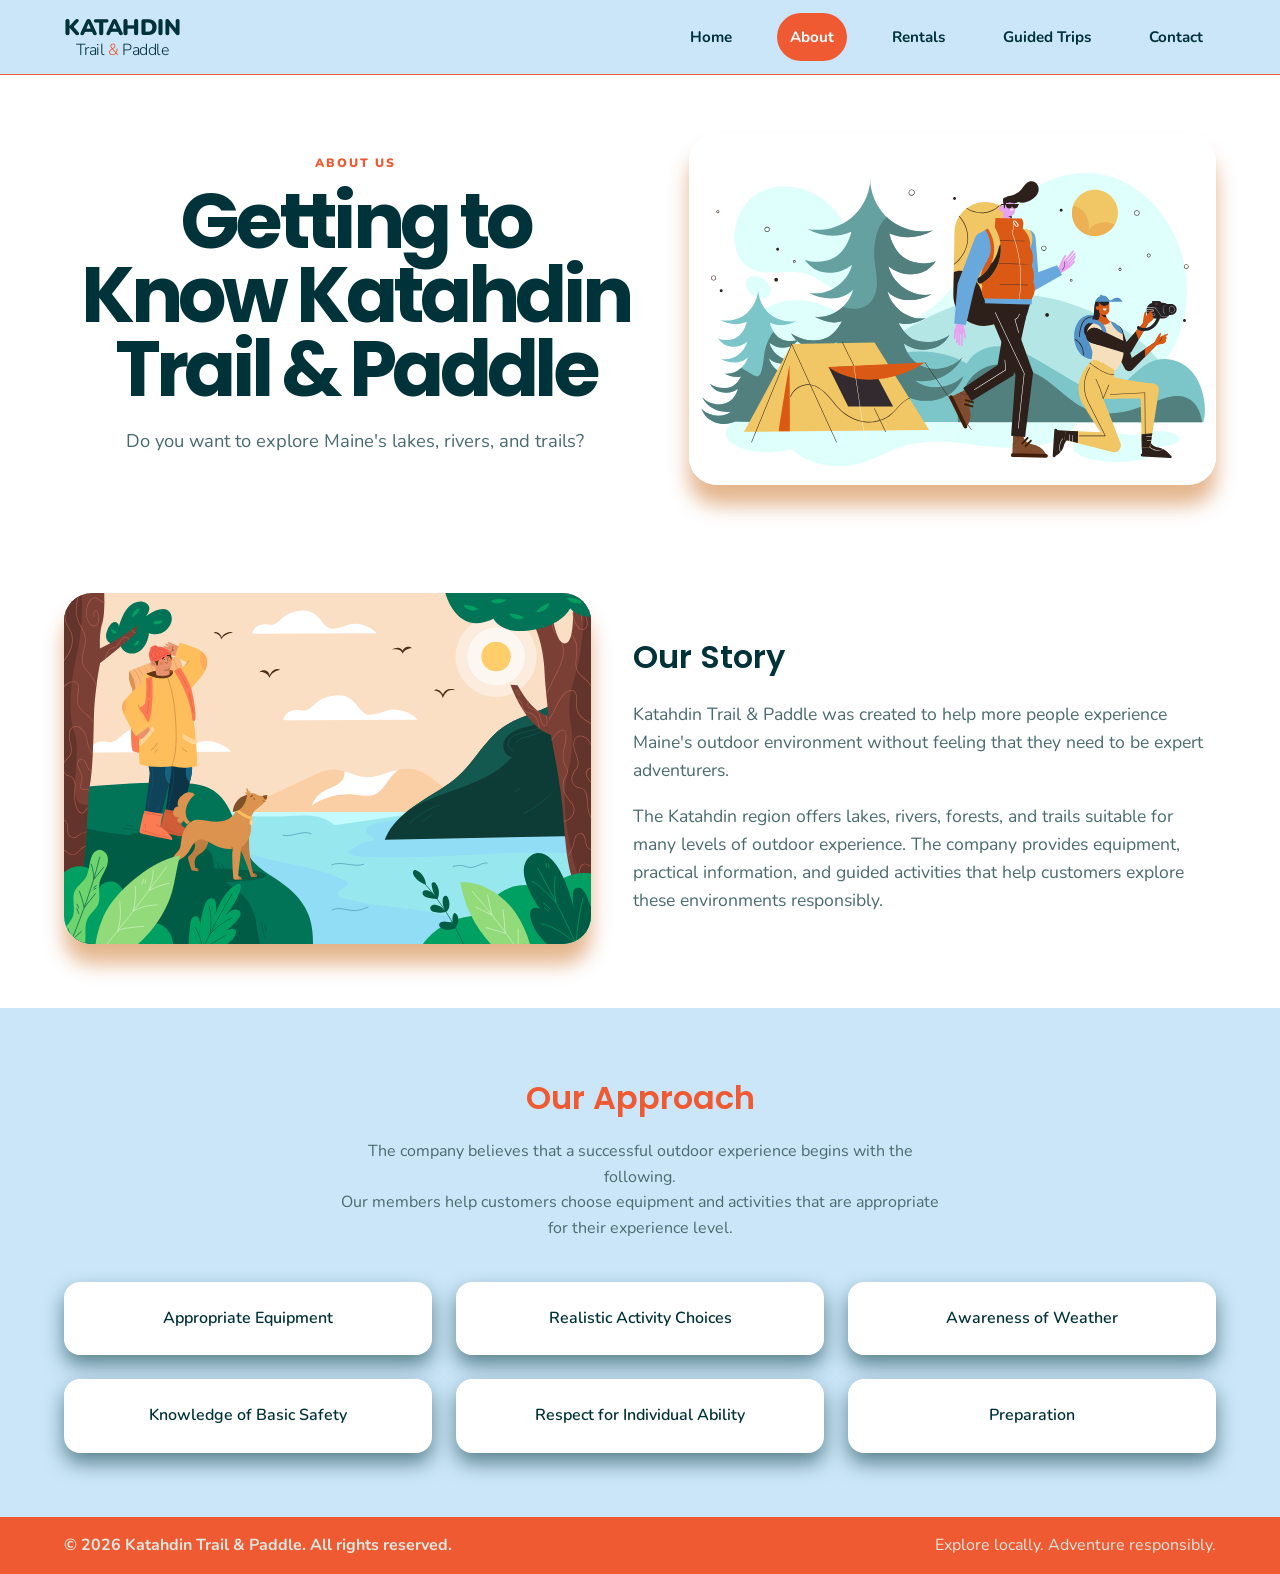
==== commit bb3fe777: "Image correction and rental form I replaced one image whose size was too  large and created a form f" ====
--- a/about.html
+++ b/about.html
@@ -46,7 +46,7 @@
             </section>
             <section class="our-story">
                 <div class="container story-grid">
-                    <img class="hero-about-img" src="images/trail-with-dog.svg" alt="View of hiker with her dog">
+                    <img class="hero-about-img" src="images/trail_with_dog.svg" alt="View of hiker with her dog">
                     <div>
                         <h2>Our Story</h2>
                         <p>
--- a/css/style.css
+++ b/css/style.css
@@ -5,12 +5,20 @@
     --bg-color: #ffffff;
     --bg-alt: #CAE6F8;
     --text-color: #003239;
-    --font-heading: "Poppins", Arial, Helvetica, sans-serif;
+    --font-heading: "Poppins", "Poppins Fallback", Arial, Helvetica, sans-serif;
     --font-body: "Nunito", Arial, Helvetica, sans-serif;
     --muted: #4A6B6E;
     --shadow: 0 20px 20px rgba(195, 91, 1, 0.45);
     --line: #cbd6cf;
     --radius: 16px;
+}
+@font-face {
+    font-family: "Poppins Fallback";
+    src: local("Arial");
+    size-adjust: 112%;
+    ascent-override: 93%;
+    descent-override: 31%;
+    line-gap-override: 8%;
 }
 * { box-sizing: border-box; }
 html { scroll-behavior: smooth; }
@@ -172,7 +180,9 @@
 .button:hover { background: var(--bg-alt); color: var(--accent-color); }
 .lead-about a,.hero-info a{color: var(--accent-color); text-decoration: underline;}
 .lead-about a:hover, .hero-info a:hover{color: var(--text-color);}
-
+.buttons { padding: 14px 18px; text-align: center; display: inline-block; background: var(--accent-color);
+            color: white; text-decoration: none; font-weight: 800; padding: 12px 18px;border-radius: 12px;}
+.buttons:hover {background: var(--text-color); color: var(--accent-color);}
 .button-secondary {
     background: transparent;
     color: white;
@@ -430,3 +440,4 @@
     .slider-btn { width: 44px; height: 44px; }
     .slide img { aspect-ratio: 4 / 3; }
 }
+
